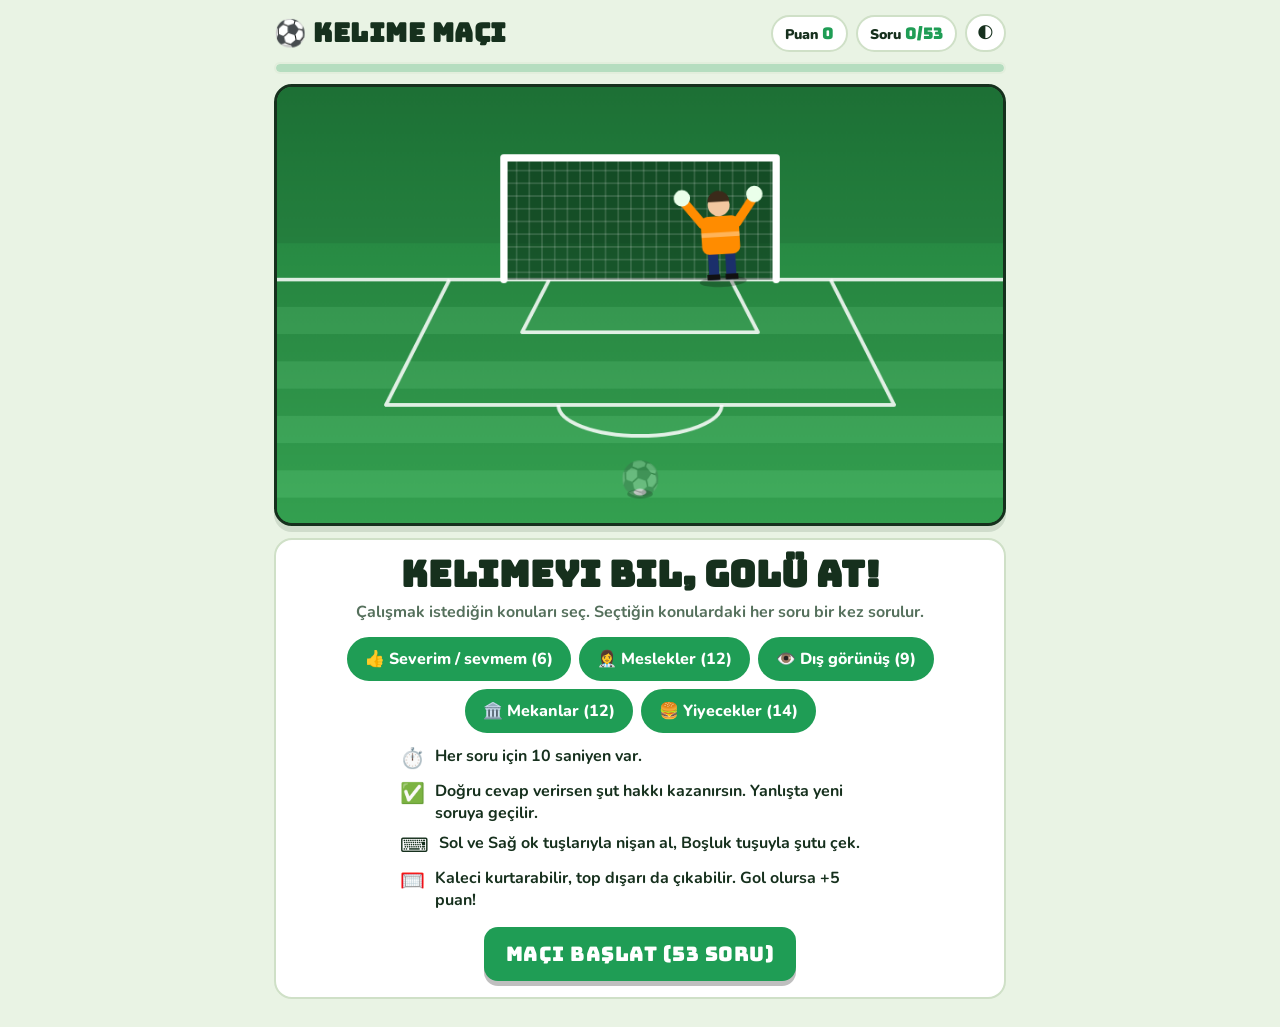
==== index.html @ 697f4e21 "Kelime maçı oyunu ana sayfa olarak eklendi" ====
<!DOCTYPE html>
<html lang="tr">
<head>
<meta charset="UTF-8">
<meta name="viewport" content="width=device-width, initial-scale=1, viewport-fit=cover">
<title>Kelime Maçı – İngilizce Futbol Şut Oyunu (Copy)</title>
<link rel="preconnect" href="https://fonts.googleapis.com">
<link rel="preconnect" href="https://fonts.gstatic.com" crossorigin>
<link href="https://fonts.googleapis.com/css2?family=Bungee&family=Nunito:wght@600;800;900&display=swap" rel="stylesheet">
<style>
:root {
  box-sizing: border-box;
  padding-top: env(safe-area-inset-top, 0px);
  padding-bottom: env(safe-area-inset-bottom, 0px);
  --bg: #e9f3e4;
  --panel: #ffffff;
  --panel-2: #f3f8ef;
  --text: #16301d;
  --muted: #55705c;
  --line: #cfe0c7;
  --accent: #1f9d55;
  --accent-ink: #ffffff;
  --gold: #f5b700;
  --bad: #d64545;
  --good: #1f9d55;
  --shadow: 0 6px 0 rgba(22,48,29,.12);
  --display: "Bungee", "Impact", "Arial Black", sans-serif;
  --body: "Nunito", "Segoe UI", system-ui, -apple-system, sans-serif;
}
@media (prefers-color-scheme: dark) {
  :root:not([data-theme="light"]) {
    --bg: #0d1f14;
    --panel: #14301f;
    --panel-2: #1a3b27;
    --text: #eaf6ea;
    --muted: #9dbba4;
    --line: #2a5138;
    --accent: #3ddc84;
    --accent-ink: #062812;
    --gold: #ffcf3a;
    --bad: #ff6b6b;
    --good: #3ddc84;
    --shadow: 0 6px 0 rgba(0,0,0,.35);
  }
}
:root[data-theme="dark"] {
  --bg: #0d1f14;
  --panel: #14301f;
  --panel-2: #1a3b27;
  --text: #eaf6ea;
  --muted: #9dbba4;
  --line: #2a5138;
  --accent: #3ddc84;
  --accent-ink: #062812;
  --gold: #ffcf3a;
  --bad: #ff6b6b;
  --good: #3ddc84;
  --shadow: 0 6px 0 rgba(0,0,0,.35);
}
* { box-sizing: border-box; }
html { scroll-padding-top: env(safe-area-inset-top, 0px); }
body {
  margin: 0;
  background: var(--bg);
  color: var(--text);
  font-family: var(--body);
  font-weight: 700;
  min-height: 100vh;
}
.app { max-width: 760px; margin: 0 auto; padding: 14px 14px 28px; }

.top { display: flex; align-items: center; justify-content: space-between; gap: 10px; margin-bottom: 10px; }
.brand { font-family: var(--display); font-size: clamp(18px, 4.6vw, 26px); letter-spacing: .5px; line-height: 1; }
.stats { display: flex; gap: 8px; }
.chip {
  background: var(--panel); border: 2px solid var(--line); border-radius: 999px;
  padding: 6px 12px; font-weight: 900; font-size: 14px; white-space: nowrap;
}
.chip b { font-family: var(--display); font-weight: 400; font-size: 16px; color: var(--accent); }

.timer { height: 12px; border-radius: 999px; background: var(--panel-2); border: 2px solid var(--line); overflow: hidden; margin-bottom: 10px; opacity: .25; transition: opacity .2s; }
.timer.on { opacity: 1; }
.timer i { display: block; height: 100%; width: 100%; background: var(--accent); border-radius: 999px; transform-origin: left; }
.timer.low i { background: var(--bad); }

.stage { position: relative; border-radius: 18px; overflow: hidden; border: 3px solid var(--text); box-shadow: var(--shadow); background: #2e9b4a; }
canvas { display: block; width: 100%; height: auto; touch-action: none; }
.overlay { position: absolute; inset: 0; display: grid; place-items: center; pointer-events: none; }
.banner {
  font-family: var(--display); text-align: center; line-height: 1; color: #fff;
  font-size: clamp(44px, 14vw, 104px); letter-spacing: 2px;
  -webkit-text-stroke: 3px #0d3b1c; paint-order: stroke fill;
  text-shadow: 0 6px 0 #0d3b1c, 0 0 30px rgba(255,220,60,.9);
  animation: pop 1.9s cubic-bezier(.2,1.4,.4,1) both;
}
.banner.gold { color: var(--gold); }
.banner.small { font-size: clamp(30px, 9vw, 64px); }
.banner.miss { color: #ffd0d0; text-shadow: 0 6px 0 #0d3b1c; }
@keyframes pop {
  0% { transform: scale(.2) rotate(-12deg); opacity: 0; }
  18% { transform: scale(1.18) rotate(4deg); opacity: 1; }
  30% { transform: scale(1) rotate(-2deg); }
  80% { transform: scale(1.04) rotate(1deg); opacity: 1; }
  100% { transform: scale(1.1); opacity: 0; }
}

.panel { margin-top: 12px; background: var(--panel); border: 2px solid var(--line); border-radius: 18px; padding: 16px; }
.qhead { display: flex; align-items: center; gap: 14px; margin-bottom: 14px; }
.qemoji { font-size: clamp(44px, 12vw, 64px); line-height: 1; background: var(--panel-2); border-radius: 16px; padding: 8px 12px; min-width: 84px; text-align: center; }
.qen { font-size: clamp(22px, 5.8vw, 32px); font-weight: 900; line-height: 1.15; }
.qhint { margin-top: 4px; font-size: 14px; color: var(--muted); font-weight: 700; font-style: italic; }
.opts { display: grid; gap: 10px; }
.opt {
  font: inherit; font-weight: 800; font-size: 18px; text-align: left; color: var(--text);
  background: var(--panel-2); border: 2px solid var(--line); border-radius: 14px;
  padding: 14px 14px; cursor: pointer; display: flex; align-items: center; gap: 12px;
  transition: transform .08s, border-color .12s, background .12s;
}
.opt:hover:not(:disabled) { border-color: var(--accent); transform: translateY(-2px); }
.opt:focus-visible, .btn:focus-visible, .ctl:focus-visible { outline: 3px solid var(--gold); outline-offset: 2px; }
.opt kbd { font-family: var(--display); font-size: 14px; background: var(--panel); border: 2px solid var(--line); border-radius: 8px; padding: 3px 9px; color: var(--muted); }
.opt.right { background: var(--good); border-color: var(--good); color: var(--accent-ink); }
.opt.right kbd { color: var(--text); }
.opt.wrong { background: var(--bad); border-color: var(--bad); color: #fff; }
.opt:disabled { cursor: default; }
.msg { margin-top: 12px; font-weight: 900; font-size: 16px; min-height: 22px; }
.msg.bad { color: var(--bad); }
.msg.good { color: var(--good); }

.btn {
  font-family: var(--display); font-size: 20px; letter-spacing: .5px; cursor: pointer;
  background: var(--accent); color: var(--accent-ink); border: 0; border-radius: 14px;
  padding: 14px 22px; box-shadow: 0 5px 0 rgba(0,0,0,.25); transition: transform .08s, box-shadow .08s;
}
.btn:active { transform: translateY(4px); box-shadow: 0 1px 0 rgba(0,0,0,.25); }
.center { text-align: center; }
.title { font-family: var(--display); font-size: clamp(24px, 6.5vw, 36px); margin: 0 0 8px; line-height: 1.05; }
.rules { list-style: none; padding: 0; margin: 12px auto 16px; display: grid; gap: 8px; max-width: 480px; text-align: left; font-size: 16px; }
.rules li { display: flex; gap: 10px; align-items: flex-start; }
.rules span:first-child { font-size: 20px; }
.sub { color: var(--muted); margin: 0; font-size: 16px; }

.aim-wrap { text-align: center; }
.aim-title { font-family: var(--display); font-size: clamp(20px, 5.5vw, 28px); margin: 0 0 6px; color: var(--accent); }
.controls { display: grid; grid-template-columns: 1fr 1.4fr 1fr; gap: 10px; margin-top: 14px; }
.ctl {
  font-family: var(--display); font-size: 22px; padding: 18px 8px; border-radius: 14px; cursor: pointer;
  background: var(--panel-2); border: 2px solid var(--line); color: var(--text); user-select: none; -webkit-user-select: none; touch-action: none;
}
.ctl.shoot { background: var(--gold); border-color: var(--gold); color: #3a2a00; }
.ctl.held { transform: translateY(3px); border-color: var(--accent); }
.big { font-family: var(--display); font-size: clamp(44px, 12vw, 72px); color: var(--accent); line-height: 1; margin: 6px 0; }
.grid3 { display: grid; grid-template-columns: repeat(3, 1fr); gap: 8px; margin: 14px 0; }
.grid3 div { background: var(--panel-2); border-radius: 12px; padding: 10px 4px; }
.grid3 b { display: block; font-family: var(--display); font-weight: 400; font-size: 24px; }
.grid3 small { color: var(--muted); font-weight: 800; }
.theme { font: inherit; cursor: pointer; background: var(--panel); border: 2px solid var(--line); color: var(--text); border-radius: 999px; padding: 6px 10px; font-size: 16px; }

.top { flex-wrap: wrap; }
.stats { flex-wrap: wrap; justify-content: flex-end; align-items: center; }
.topics { display: flex; flex-wrap: wrap; gap: 8px; justify-content: center; margin: 14px 0 6px; }
.topic {
  font: inherit; font-weight: 800; font-size: 16px; cursor: pointer; color: var(--text);
  background: var(--panel-2); border: 2px solid var(--line); border-radius: 999px; padding: 9px 16px;
  transition: transform .08s, background .12s, border-color .12s;
}
.topic:hover { border-color: var(--accent); }
.topic[aria-pressed="true"] { background: var(--accent); border-color: var(--accent); color: var(--accent-ink); }
.topic:focus-visible { outline: 3px solid var(--gold); outline-offset: 2px; }
.btn:disabled { opacity: .45; cursor: not-allowed; box-shadow: 0 5px 0 rgba(0,0,0,.15); }
.btn.alt { background: var(--panel-2); color: var(--text); border: 2px solid var(--line); box-shadow: none; font-size: 16px; }
.btnrow { display: flex; gap: 10px; justify-content: center; flex-wrap: wrap; margin-top: 16px; }
.theme.arm { background: var(--bad); border-color: var(--bad); color: #fff; }
@media (prefers-reduced-motion: reduce) {
  .banner { animation-duration: .01s; animation-delay: 0s; opacity: 1; }
}
</style>
</head>
<body>
<div class="app">
  <div class="top">
    <div class="brand">⚽ Kelime Maçı</div>
    <div class="stats">
      <div class="chip">Puan <b id="sScore">0</b></div>
      <div class="chip">Soru <b id="sQ">0/27</b></div>
      <button class="theme" id="endBtn" hidden>Bitir</button>
      <button class="theme" id="themeBtn" aria-label="Tema değiştir">🌓</button>
    </div>
  </div>
  <div class="timer" id="timer"><i id="timerFill"></i></div>
  <div class="stage">
    <canvas id="c" width="800" height="480" aria-label="Futbol sahası"></canvas>
    <div class="overlay" id="overlay"></div>
  </div>
  <section class="panel" id="panel"></section>
</div>

<script>
(function () {
  "use strict";

  /* ---------- Kelime havuzu ---------- */
  var WORDS = [
    { g: "like", en: "I love drawing pictures.", tr: "Resim çizmeyi çok severim.", e: "🎨" },
    { g: "like", en: "I prefer drawing pictures.", tr: "Resim çizmeyi tercih ederim.", e: "🖌️" },
    { g: "like", en: "I like drawing pictures.", tr: "Resim çizmeyi severim.", e: "🖼️" },
    { g: "like", en: "I dislike playing basketball.", tr: "Basketbol oynamayı sevmem.", e: "🏀❌" },
    { g: "like", en: "I don't like playing basketball.", tr: "Basketbol oynamayı sevmem.", e: "🏀👎" },
    { g: "like", en: "I hate playing basketball.", tr: "Basketbol oynamaktan nefret ederim.", e: "🏀😡" },
    { g: "job", en: "Teacher", tr: "Öğretmen", e: "👩‍🏫", h: "I teach English to my students.", ht: "Öğrencilerime İngilizce öğretirim." },
    { g: "job", en: "Police Officer", tr: "Polis Memuru", e: "👮", h: "I help people and keep the city safe.", ht: "İnsanlara yardım eder ve şehri güvenli tutarım." },
    { g: "job", en: "Doctor", tr: "Doktor", e: "👩‍⚕️", h: "I help sick people and check patients.", ht: "Hasta insanlara yardım eder ve kontrol ederim." },
    { g: "job", en: "Farmer", tr: "Çiftçi", e: "👨‍🌾", h: "I grow fruit and vegetables.", ht: "Meyveleri ve sebzeleri yetiştiririm." },
    { g: "job", en: "Singer", tr: "Şarkıcı", e: "👨‍🎤", h: "I sing songs with my band.", ht: "Grubumla birlikte şarkılar söylerim." },
    { g: "job", en: "Dentist", tr: "Diş hekimi", e: "🦷", h: "I pull out the unhealthy teeth.", ht: "Sağlıksız dişleri çekerim." },
    { g: "jobsent", en: "I teach English to my students.", tr: "Öğrencilerime İngilizce öğretirim.", e: "👩‍🏫" },
    { g: "jobsent", en: "I help people and keep the city safe.", tr: "İnsanlara yardım eder ve şehri güvenli tutarım.", e: "👮" },
    { g: "jobsent", en: "I help sick people and check patients.", tr: "Hasta insanlara yardım eder ve kontrol ederim.", e: "👩‍⚕️" },
    { g: "jobsent", en: "I grow fruit and vegetables.", tr: "Meyveleri ve sebzeleri yetiştiririm.", e: "👨‍🌾" },
    { g: "jobsent", en: "I sing songs with my band.", tr: "Grubumla birlikte şarkılar söylerim.", e: "👨‍🎤" },
    { g: "jobsent", en: "I pull out the unhealthy teeth.", tr: "Sağlıksız dişleri çekerim.", e: "🦷" },
    { g: "look", en: "Short", tr: "Kısa", e: "📏" },
    { g: "look", en: "Tall", tr: "Uzun", e: "🦒" },
    { g: "look", en: "Thin", tr: "Zayıf", e: "🏃" },
    { g: "look", en: "Fat", tr: "Şişman", e: "🍔" },
    { g: "look", en: "Long hair", tr: "Uzun saç", e: "💇‍♀️" },
    { g: "look", en: "Short hair", tr: "Kısa saç", e: "💇‍♂️" },
    { g: "look", en: "Wavy hair", tr: "Dalgalı saç", e: "👩‍🦱" },
    { g: "look", en: "Brown eyes", tr: "Kahverengi göz", e: "👁️🤎" },
    { g: "look", en: "Blue eyes", tr: "Mavi göz", e: "👁️💙" },
    { g: "place", en: "Bakery", tr: "Fırın", e: "🥐", h: "I go to bakery to buy fresh bread.", ht: "Ben taze ekmek satın almak için fırına giderim." },
    { g: "place", en: "Park", tr: "Park", e: "🌳", h: "I ride my bike and walk my dog in the park.", ht: "Parkta bisikletimi sürerim ve köpeğimi yürütürüm." },
    { g: "place", en: "Cinema", tr: "Sinema", e: "🎬", h: "I watch films in the cinema.", ht: "Sinemada film izlerim." },
    { g: "place", en: "Museum", tr: "Müze", e: "🏛️", h: "I look at ancient objects in the museum.", ht: "Müzede antika nesnelere bakarım." },
    { g: "place", en: "Chemist's", tr: "Eczane", e: "💊", h: "I buy medicine in the chemist's.", ht: "Eczanede ilaç satın alırım." },
    { g: "place", en: "Greengrocer's", tr: "Manav", e: "🥦", h: "I buy fruit and vegetables in the greengrocer's.", ht: "Manavda meyve ve sebze satın alırım." },
    { g: "placesent", en: "I go to bakery to buy fresh bread.", tr: "Ben taze ekmek satın almak için fırına giderim.", e: "🍞" },
    { g: "placesent", en: "I ride my bike and walk my dog in the park.", tr: "Parkta bisikletimi sürerim ve köpeğimi yürütürüm.", e: "🚴‍♂️🐕" },
    { g: "placesent", en: "I watch films in the cinema.", tr: "Sinemada film izlerim.", e: "🎥" },
    { g: "placesent", en: "I look at ancient objects in the museum.", tr: "Müzede antika nesnelere bakarım.", e: "🏺" },
    { g: "placesent", en: "I buy medicine in the chemist's.", tr: "Eczanede ilaç satın alırım.", e: "💊" },
    { g: "placesent", en: "I buy fruit and vegetables in the greengrocer's.", tr: "Manavda meyve ve sebze satın alırım.", e: "🍎🥕" },
    { g: "food", en: "Salad", tr: "Salata", e: "🥗" },
    { g: "food", en: "Yoghurt", tr: "Yoğurt", e: "🥣" },
    { g: "food", en: "Broccoli", tr: "Brokoli", e: "🥦" },
    { g: "food", en: "Chips", tr: "Cips", e: "🍟" },
    { g: "food", en: "Noodle", tr: "Erişte", e: "🍜" },
    { g: "food", en: "Sweet", tr: "Şekerleme", e: "🍬" },
    { g: "food", en: "Grilled Fish", tr: "Izgara Balık", e: "🐟" },
    { g: "food", en: "Eggs", tr: "Yumurta", e: "🥚" },
    { g: "food", en: "Nuts", tr: "Çerez", e: "🥜" },
    { g: "food", en: "Hamburger", tr: "Hamburger", e: "🍔" },
    { g: "food", en: "Chocolate", tr: "Çikolata", e: "🍫" },
    { g: "food", en: "Sausages", tr: "Sosis", e: "🌭" },
    { g: "food", en: "Spinach", tr: "Ispanak", e: "🥬" },
    { g: "food", en: "Ice cream", tr: "Dondurma", e: "🍦" }
  ];
  var TOTAL = WORDS.length, QUESTION_TIME = 10, GOAL_POINTS = 5;
  var TOPICS = [
    { id: "like", label: "👍 Severim / sevmem", gs: ["like"] },
    { id: "job", label: "👩‍⚕️ Meslekler", gs: ["job", "jobsent"] },
    { id: "look", label: "👁️ Dış görünüş", gs: ["look"] },
    { id: "place", label: "🏛️ Mekanlar", gs: ["place", "placesent"] },
    { id: "food", label: "🍔 Yiyecekler", gs: ["food"] }
  ];
  var selected = { like: true, job: true, look: true, place: true, food: true };
  var answered = 0;
  function poolFor() {
    var gs = [];
    TOPICS.forEach(function (t) { if (selected[t.id]) gs = gs.concat(t.gs); });
    return WORDS.filter(function (w) { return gs.indexOf(w.g) >= 0; });
  }

  function shuffle(a) {
    a = a.slice();
    for (var i = a.length - 1; i > 0; i--) {
      var j = Math.floor(Math.random() * (i + 1));
      var t = a[i]; a[i] = a[j]; a[j] = t;
    }
    return a;
  }

  /* ---------- Ses (Web Audio API) ---------- */
  var AC = null;
  function ac() {
    if (!AC) {
      try { AC = new (window.AudioContext || window.webkitAudioContext)(); } catch (e) { AC = null; }
    }
    if (AC && AC.state === "suspended") { AC.resume(); }
    return AC;
  }
  function tone(freq, dur, type, vol, delay, slideTo) {
    var a = ac(); if (!a) return;
    var t = a.currentTime + (delay || 0);
    var o = a.createOscillator(), g = a.createGain();
    o.type = type || "sine";
    o.frequency.setValueAtTime(freq, t);
    if (slideTo) o.frequency.exponentialRampToValueAtTime(slideTo, t + dur);
    g.gain.setValueAtTime(0.0001, t);
    g.gain.exponentialRampToValueAtTime(vol || 0.15, t + 0.02);
    g.gain.exponentialRampToValueAtTime(0.0001, t + dur);
    o.connect(g); g.connect(a.destination);
    o.start(t); o.stop(t + dur + 0.05);
  }
  function noise(dur, vol, freq, attack, delay) {
    var a = ac(); if (!a) return;
    var t = a.currentTime + (delay || 0);
    var len = Math.floor(a.sampleRate * dur);
    var buf = a.createBuffer(1, len, a.sampleRate);
    var d = buf.getChannelData(0);
    for (var i = 0; i < len; i++) d[i] = Math.random() * 2 - 1;
    var s = a.createBufferSource(); s.buffer = buf;
    var f = a.createBiquadFilter(); f.type = "bandpass"; f.frequency.value = freq; f.Q.value = 0.6;
    var g = a.createGain();
    g.gain.setValueAtTime(0.0001, t);
    g.gain.exponentialRampToValueAtTime(vol, t + (attack || 0.05));
    g.gain.exponentialRampToValueAtTime(0.0001, t + dur);
    s.connect(f); f.connect(g); g.connect(a.destination);
    s.start(t); s.stop(t + dur);
  }
  var sfx = {
    right: function () { tone(660, .12, "triangle", .18); tone(990, .18, "triangle", .18, .1); },
    wrong: function () { tone(200, .3, "sawtooth", .14, 0, 110); },
    kick: function () { noise(.14, .5, 220, .01); tone(140, .12, "sine", .3, 0, 60); },
    save: function () { noise(.18, .4, 500, .01); tone(120, .2, "square", .1, 0, 70); },
    miss: function () { tone(400, .35, "sine", .12, 0, 180); noise(.5, .12, 1200, .1); },
    goal: function () {
      noise(2.4, .5, 900, .35);
      noise(2.4, .25, 2200, .5);
      var notes = [523.25, 659.25, 783.99, 1046.5, 783.99, 1046.5, 1318.5];
      notes.forEach(function (n, i) { tone(n, .28, "square", .09, i * .12); });
      tone(2300, .6, "sine", .06, .05, 2800);
    },
    end: function () { [523.25, 659.25, 783.99, 1046.5].forEach(function (n, i) { tone(n, .3, "triangle", .15, i * .14); }); }
  };

  /* ---------- Oyun durumu ---------- */
  var canvas = document.getElementById("c");
  var ctx = canvas.getContext("2d");
  var W = 800, H = 480;
  var GOAL = { l: 250, r: 550, t: 78, b: 212 };
  var BALL0 = { x: 400, y: 432 };
  var TARGET_Y = 150;

  var state = "start"; // start | question | feedback | aim | flight | result | end
  var stateTimer = 0, afterFeedback = null;
  var score = 0, goals = 0, correctCount = 0, qNum = 0;
  var deck = [], q = null, options = [], timeLeft = QUESTION_TIME;
  var time = 0;
  var aim = 0, held = { left: false, right: false };
  var kx = 400, keeperTarget = 400, diving = false;
  var flightP = 0, ball = { x: BALL0.x, y: BALL0.y, s: 1, vx: 0, vy: 0, free: false };
  var confetti = [];
  var lastResult = "";

  var elScore = document.getElementById("sScore");
  var elQ = document.getElementById("sQ");
  var elPanel = document.getElementById("panel");
  var elTimer = document.getElementById("timer");
  var elFill = document.getElementById("timerFill");
  var elOverlay = document.getElementById("overlay");

  function updateStats() {
    elScore.textContent = score;
    elQ.textContent = qNum + "/" + TOTAL;
  }

  function esc(s) { return String(s).replace(/&/g, "&amp;").replace(/</g, "&lt;").replace(/>/g, "&gt;"); }

  function buildOptions(item) {
    var pool = WORDS.filter(function (w) { return w.g === item.g && w.tr !== item.tr; });
    var seen = {}, wrong = [];
    shuffle(pool).forEach(function (w) {
      if (!seen[w.tr] && wrong.length < 2) { seen[w.tr] = 1; wrong.push(w.tr); }
    });
    return shuffle([item.tr].concat(wrong));
  }

  /* ---------- Ekranlar ---------- */
  function showStart() {
    state = "start";
    setEndBtn(false);
    elTimer.classList.remove("on", "low");
    elPanel.innerHTML =
      '<div class="center">' +
      '<h1 class="title">Kelimeyi bil, golü at!</h1>' +
      '<p class="sub">Çalışmak istediğin konuları seç. Seçtiğin konulardaki her soru bir kez sorulur.</p>' +
      '<div class="topics" id="topics"></div>' +
      '<ul class="rules">' +
      '<li><span>⏱️</span><span>Her soru için 10 saniyen var.</span></li>' +
      '<li><span>✅</span><span>Doğru cevap verirsen şut hakkı kazanırsın. Yanlışta yeni soruya geçilir.</span></li>' +
      '<li><span>⌨️</span><span>Sol ve Sağ ok tuşlarıyla nişan al, Boşluk tuşuyla şutu çek.</span></li>' +
      '<li><span>🥅</span><span>Kaleci kurtarabilir, top dışarı da çıkabilir. Gol olursa +5 puan!</span></li>' +
      '</ul>' +
      '<button class="btn" id="startBtn">Maçı başlat</button>' +
      '</div>';
    document.getElementById("startBtn").addEventListener("click", function () { ac(); startGame(); });
    renderTopics();
  }

  function renderTopics() {
    var box = document.getElementById("topics");
    if (!box) return;
    box.innerHTML = "";
    TOPICS.forEach(function (t) {
      var n = WORDS.filter(function (w) { return t.gs.indexOf(w.g) >= 0; }).length;
      var b = document.createElement("button");
      b.className = "topic";
      b.setAttribute("aria-pressed", selected[t.id] ? "true" : "false");
      b.textContent = t.label + " (" + n + ")";
      b.addEventListener("click", function () { selected[t.id] = !selected[t.id]; renderTopics(); });
      box.appendChild(b);
    });
    var cnt = poolFor().length;
    var sb = document.getElementById("startBtn");
    sb.disabled = cnt === 0;
    sb.textContent = cnt === 0 ? "Bir konu seç" : "Maçı başlat (" + cnt + " soru)";
  }

  function startGame() {
    score = 0; goals = 0; correctCount = 0; qNum = 0;
    deck = shuffle(poolFor());
    TOTAL = deck.length;
    answered = 0;
    setEndBtn(true);
    confetti = [];
    updateStats();
    nextQuestion();
  }

  function nextQuestion() {
    if (qNum >= TOTAL) { showEnd(); return; }
    q = deck[qNum];
    qNum++;
    options = buildOptions(q);
    timeLeft = QUESTION_TIME;
    diving = false;
    ball = { x: BALL0.x, y: BALL0.y, s: 1, vx: 0, vy: 0, free: false };
    aim = 0;
    state = "question";
    updateStats();
    renderQuestion();
  }

  function renderQuestion() {
    elTimer.classList.add("on");
    elTimer.classList.remove("low");
    var html =
      '<div class="qhead"><div class="qemoji">' + q.e + '</div><div>' +
      '<div class="qen">' + esc(q.en) + '</div>' +
      (q.h ? '<div class="qhint" id="qhint">' + esc(q.h) + '</div>' : '') +
      '</div></div><div class="opts">';
    options.forEach(function (o, i) {
      html += '<button class="opt" data-i="' + i + '"><kbd>' + (i + 1) + '</kbd><span>' + esc(o) + '</span></button>';
    });
    html += '</div><div class="msg" id="msg"></div>';
    elPanel.innerHTML = html;
    Array.prototype.forEach.call(elPanel.querySelectorAll(".opt"), function (b) {
      b.addEventListener("click", function () { answer(parseInt(b.getAttribute("data-i"), 10)); });
    });
  }

  function answer(i) {
    if (state !== "question") return;
    ac();
    state = "feedback";
    var btns = elPanel.querySelectorAll(".opt");
    var msg = document.getElementById("msg");
    var ok = i >= 0 && options[i] === q.tr;
    answered++;
    var qh = document.getElementById("qhint");
    if (qh && q.ht) qh.textContent = q.h + " (" + q.ht + ")";
    Array.prototype.forEach.call(btns, function (b, idx) {
      b.disabled = true;
      if (options[idx] === q.tr) b.classList.add("right");
      else if (idx === i) b.classList.add("wrong");
    });
    if (ok) {
      correctCount++;
      sfx.right();
      msg.className = "msg good";
      msg.textContent = "Doğru! Şut hakkı kazandın 🎯";
      stateTimer = 0.9;
      afterFeedback = startAim;
    } else {
      sfx.wrong();
      msg.className = "msg bad";
      msg.textContent = (i < 0 ? "Süre doldu! " : "Yanlış! ") + "Doğru cevap: " + q.tr;
      stateTimer = 1.9;
      afterFeedback = nextQuestion;
    }
  }

  function startAim() {
    state = "aim";
    elTimer.classList.remove("on", "low");
    elPanel.innerHTML =
      '<div class="aim-wrap"><h2 class="aim-title">Şut zamanı!</h2>' +
      '<p class="sub">◀ ▶ ok tuşlarıyla nişan al, <b>Boşluk</b> ile şutu çek.</p>' +
      '<div class="controls">' +
      '<button class="ctl" id="bL" aria-label="Sola nişan al">◀</button>' +
      '<button class="ctl shoot" id="bS">ŞUT!</button>' +
      '<button class="ctl" id="bR" aria-label="Sağa nişan al">▶</button>' +
      '</div></div>';
    bindHold(document.getElementById("bL"), "left");
    bindHold(document.getElementById("bR"), "right");
    document.getElementById("bS").addEventListener("pointerdown", function (e) { e.preventDefault(); shoot(); });
  }

  function bindHold(el, dir) {
    function on(e) { e.preventDefault(); held[dir] = true; el.classList.add("held"); }
    function off() { held[dir] = false; el.classList.remove("held"); }
    el.addEventListener("pointerdown", on);
    el.addEventListener("pointerup", off);
    el.addEventListener("pointerleave", off);
    el.addEventListener("pointercancel", off);
  }

  function shoot() {
    if (state !== "aim") return;
    ac();
    state = "flight";
    flightP = 0;
    held.left = held.right = false;
    sfx.kick();
    // Kaleci bazen topu okuyup o yöne atlar
    if (Math.random() < 0.42) {
      diving = true;
      keeperTarget = Math.max(GOAL.l + 22, Math.min(GOAL.r - 22, BALL0.x + aim));
    }
    elPanel.innerHTML = '<div class="center"><h2 class="aim-title">Top havada…</h2></div>';
  }

  function resolveShot() {
    var bx = BALL0.x + aim;
    var out = Math.abs(aim) > 146;
    var dist = Math.abs(bx - kx);
    state = "result";
    stateTimer = 2.2;
    ball.free = true;
    if (out) {
      lastResult = "out";
      ball.vx = (aim > 0 ? 1 : -1) * 130; ball.vy = -170;
      sfx.miss();
      banner("DIŞARI!", "small miss");
    } else if (dist < 50) {
      lastResult = "save";
      ball.vx = (bx >= kx ? 1 : -1) * 190; ball.vy = 230;
      sfx.save();
      banner("KURTARDI! 🧤", "small");
    } else {
      lastResult = "goal";
      ball.vx = 0; ball.vy = 0;
      score += GOAL_POINTS; goals++;
      updateStats();
      sfx.goal();
      spawnConfetti();
      banner("GOOOL!", "gold");
    }
    var label = lastResult === "goal" ? "+5 puan! ⚽" : (lastResult === "save" ? "Kaleci kurtardı." : "Top dışarı çıktı.");
    elPanel.innerHTML = '<div class="center"><h2 class="aim-title">' + label + '</h2></div>';
  }

  function banner(text, cls) {
    elOverlay.innerHTML = '<div class="banner ' + cls + '">' + text + '</div>';
    var d = elOverlay.firstChild;
    setTimeout(function () { if (elOverlay.firstChild === d) elOverlay.innerHTML = ""; }, 2000);
  }

  function showEnd() {
    state = "end";
    elTimer.classList.remove("on", "low");
    sfx.end();
    setEndBtn(false);
    var max = Math.max(1, answered) * GOAL_POINTS;
    var text = score >= max * 0.8 ? "Efsane performans! Milli takıma hazırsın 🏆"
             : score >= max * 0.5 ? "Güzel maç! Biraz daha çalışırsan şampiyon olursun 💪"
             : "Antrenmana devam! Bir sonraki maçta daha iyi olacak ⚽";
    elPanel.innerHTML =
      '<div class="center"><h2 class="title">Maç bitti!</h2>' +
      '<div class="big">' + score + ' puan</div>' +
      '<div class="grid3">' +
      '<div><b>' + correctCount + '/' + answered + '</b><small>Doğru cevap</small></div>' +
      '<div><b>' + goals + '</b><small>Gol</small></div>' +
      '<div><b>' + (answered - goals) + '</b><small>Gol olmayan soru</small></div>' +
      '</div><p class="sub">' + text + '</p>' +
      '<div class="btnrow"><button class="btn" id="againBtn">Aynı konularla tekrar</button>' +
      '<button class="btn alt" id="menuBtn">Konuları değiştir</button></div></div>';
    document.getElementById("againBtn").addEventListener("click", function () { ac(); startGame(); });
    document.getElementById("menuBtn").addEventListener("click", function () { showStart(); });
  }

  function spawnConfetti() {
    var cols = ["#ffd23f", "#ffffff", "#ff5e5e", "#4cc9f0", "#7cff6b", "#ff9f1c"];
    for (var i = 0; i < 110; i++) {
      var a = Math.random() * Math.PI * 2, sp = 120 + Math.random() * 380;
      confetti.push({
        x: BALL0.x + aim, y: TARGET_Y,
        vx: Math.cos(a) * sp, vy: Math.sin(a) * sp - 160,
        w: 5 + Math.random() * 6, h: 8 + Math.random() * 8,
        r: Math.random() * 6, vr: (Math.random() - .5) * 12,
        c: cols[i % cols.length], life: 2.2 + Math.random() * .8
      });
    }
  }

  /* ---------- Klavye ---------- */
  window.addEventListener("keydown", function (e) {
    var k = e.key;
    if (k === "ArrowLeft" || k === "a" || k === "A") { if (state === "aim") { held.left = true; e.preventDefault(); } }
    else if (k === "ArrowRight" || k === "d" || k === "D") { if (state === "aim") { held.right = true; e.preventDefault(); } }
    else if (k === " " || e.code === "Space") {
      if (state === "aim") { e.preventDefault(); shoot(); }
    } else if (state === "question" && (k === "1" || k === "2" || k === "3")) {
      answer(parseInt(k, 10) - 1);
    }
  });
  window.addEventListener("keyup", function (e) {
    var k = e.key;
    if (k === "ArrowLeft" || k === "a" || k === "A") held.left = false;
    if (k === "ArrowRight" || k === "d" || k === "D") held.right = false;
  });
  window.addEventListener("blur", function () { held.left = held.right = false; });

  /* ---------- Güncelleme ---------- */
  function update(dt) {
    time += dt;

    // Zamanlayıcı
    if (state === "question") {
      timeLeft -= dt;
      var frac = Math.max(0, timeLeft / QUESTION_TIME);
      elFill.style.transform = "scaleX(" + frac + ")";
      elTimer.classList.toggle("low", timeLeft <= 3);
      if (timeLeft <= 0) answer(-1);
    } else if (state === "feedback") {
      stateTimer -= dt;
      if (stateTimer <= 0) { var f = afterFeedback; afterFeedback = null; if (f) f(); }
    } else if (state === "result") {
      stateTimer -= dt;
      if (stateTimer <= 0) nextQuestion();
    }

    // Nişan
    if (state === "aim") {
      var dir = (held.right ? 1 : 0) - (held.left ? 1 : 0);
      aim += dir * 300 * dt;
      aim = Math.max(-220, Math.min(220, aim));
    }

    // Kaleci
    if (!diving) keeperTarget = 400 + Math.sin(time * 1.4) * 108;
    kx += (keeperTarget - kx) * Math.min(1, dt * (diving ? 9 : 6));

    // Top uçuşu
    if (state === "flight") {
      flightP += dt / 0.72;
      var p = Math.min(1, flightP);
      var e2 = 1 - Math.pow(1 - p, 1.6);
      ball.x = BALL0.x + aim * e2;
      ball.y = BALL0.y + (TARGET_Y - BALL0.y) * e2 - Math.sin(Math.PI * e2) * 34;
      ball.s = 1 - 0.45 * e2;
      if (p >= 1) resolveShot();
    } else if (state === "result" && ball.free && lastResult !== "goal") {
      ball.x += ball.vx * dt; ball.y += ball.vy * dt;
      ball.vy += 260 * dt;
      ball.s = Math.max(.5, ball.s - dt * .05);
    } else if (state === "result" && lastResult === "goal") {
      ball.y += 14 * dt;
    }

    // Konfeti
    for (var i = confetti.length - 1; i >= 0; i--) {
      var c = confetti[i];
      c.life -= dt;
      if (c.life <= 0) { confetti.splice(i, 1); continue; }
      c.vy += 520 * dt; c.x += c.vx * dt; c.y += c.vy * dt; c.r += c.vr * dt;
      c.vx *= (1 - dt * .4);
    }
  }

  /* ---------- Çizim ---------- */
  function drawPitch() {
    var g = ctx.createLinearGradient(0, 0, 0, H);
    g.addColorStop(0, "#1f7a3a"); g.addColorStop(1, "#37a854");
    ctx.fillStyle = g; ctx.fillRect(0, 0, W, H);
    // Çim şeritleri
    for (var i = 0; i < 10; i++) {
      ctx.fillStyle = i % 2 ? "rgba(255,255,255,.05)" : "rgba(0,0,0,.05)";
      ctx.fillRect(0, GOAL.b + i * 30, W, 30);
    }
    ctx.fillStyle = "rgba(0,0,0,.08)"; ctx.fillRect(0, 0, W, GOAL.b - 40);
    // Çizgiler
    ctx.strokeStyle = "rgba(255,255,255,.85)"; ctx.lineWidth = 4; ctx.lineJoin = "round";
    ctx.beginPath(); ctx.moveTo(0, GOAL.b); ctx.lineTo(W, GOAL.b); ctx.stroke();
    ctx.beginPath(); ctx.moveTo(190, GOAL.b); ctx.lineTo(120, 350); ctx.lineTo(680, 350); ctx.lineTo(610, GOAL.b); ctx.stroke();
    ctx.beginPath(); ctx.moveTo(300, GOAL.b); ctx.lineTo(270, 270); ctx.lineTo(530, 270); ctx.lineTo(500, GOAL.b); ctx.stroke();
    ctx.beginPath(); ctx.ellipse(400, 350, 90, 34, 0, 0, Math.PI); ctx.stroke();
    ctx.fillStyle = "rgba(255,255,255,.9)"; ctx.beginPath(); ctx.ellipse(400, BALL0.y + 14, 7, 3.5, 0, 0, 7); ctx.fill();
  }

  function drawNetBack() {
    ctx.save();
    ctx.beginPath(); ctx.rect(GOAL.l, GOAL.t, GOAL.r - GOAL.l, GOAL.b - GOAL.t); ctx.clip();
    ctx.fillStyle = "rgba(10,40,20,.55)"; ctx.fillRect(GOAL.l, GOAL.t, GOAL.r - GOAL.l, GOAL.b - GOAL.t);
    ctx.strokeStyle = "rgba(255,255,255,.28)"; ctx.lineWidth = 1;
    for (var x = GOAL.l; x <= GOAL.r; x += 14) { ctx.beginPath(); ctx.moveTo(x, GOAL.t); ctx.lineTo(x, GOAL.b); ctx.stroke(); }
    for (var y = GOAL.t; y <= GOAL.b; y += 14) { ctx.beginPath(); ctx.moveTo(GOAL.l, y); ctx.lineTo(GOAL.r, y); ctx.stroke(); }
    ctx.restore();
  }

  function drawPosts() {
    ctx.strokeStyle = "#ffffff"; ctx.lineWidth = 8; ctx.lineCap = "round"; ctx.lineJoin = "round";
    ctx.beginPath(); ctx.moveTo(GOAL.l, GOAL.b); ctx.lineTo(GOAL.l, GOAL.t); ctx.lineTo(GOAL.r, GOAL.t); ctx.lineTo(GOAL.r, GOAL.b); ctx.stroke();
    ctx.lineCap = "butt";
  }

  function drawKeeper() {
    var lean = Math.max(-.5, Math.min(.5, (keeperTarget - kx) * 0.006));
    ctx.save();
    ctx.translate(kx, GOAL.b);
    ctx.rotate(lean);
    // gölge
    ctx.fillStyle = "rgba(0,0,0,.25)"; ctx.beginPath(); ctx.ellipse(0, 2, 26, 6, 0, 0, 7); ctx.fill();
    // bacaklar
    ctx.fillStyle = "#1b2f6b"; ctx.fillRect(-15, -32, 11, 32); ctx.fillRect(4, -32, 11, 32);
    ctx.fillStyle = "#111"; ctx.fillRect(-17, -6, 14, 6); ctx.fillRect(3, -6, 14, 6);
    // kollar
    ctx.strokeStyle = "#ff8c00"; ctx.lineWidth = 10; ctx.lineCap = "round";
    ctx.beginPath(); ctx.moveTo(-19, -62); ctx.lineTo(-40, -90); ctx.stroke();
    ctx.beginPath(); ctx.moveTo(19, -62); ctx.lineTo(40, -90); ctx.stroke();
    ctx.lineCap = "butt";
    // gövde
    ctx.fillStyle = "#ff8c00";
    ctx.beginPath(); ctx.roundRect ? ctx.roundRect(-21, -70, 42, 42, 8) : ctx.rect(-21, -70, 42, 42); ctx.fill();
    ctx.fillStyle = "rgba(255,255,255,.35)"; ctx.fillRect(-21, -52, 42, 5);
    // eldivenler
    ctx.fillStyle = "#eaffea";
    ctx.beginPath(); ctx.arc(-40, -92, 9, 0, 7); ctx.fill();
    ctx.beginPath(); ctx.arc(40, -92, 9, 0, 7); ctx.fill();
    // kafa
    ctx.fillStyle = "#f2c7a0"; ctx.beginPath(); ctx.arc(0, -82, 12, 0, 7); ctx.fill();
    ctx.fillStyle = "#3b2a1a"; ctx.beginPath(); ctx.arc(0, -86, 12, Math.PI, 0); ctx.fill();
    ctx.restore();
  }

  function drawBall(bx, by, s) {
    ctx.save();
    ctx.fillStyle = "rgba(0,0,0,.22)";
    var sy = Math.min(BALL0.y + 16, by + 26 * s);
    if (state === "flight" || state === "aim" || state === "question" || state === "feedback" || state === "start") {
      ctx.beginPath(); ctx.ellipse(bx, Math.max(sy, by + 12 * s), 14 * s, 5 * s, 0, 0, 7); ctx.fill();
    }
    ctx.font = Math.round(36 * s) + "px 'Segoe UI Emoji','Apple Color Emoji','Noto Color Emoji',sans-serif";
    ctx.textAlign = "center"; ctx.textBaseline = "middle";
    ctx.fillText("⚽", bx, by);
    ctx.restore();
  }

  function drawAim() {
    var ax = BALL0.x + aim, ay = TARGET_Y;
    var out = Math.abs(aim) > 146;
    ctx.save();
    ctx.setLineDash([8, 8]); ctx.strokeStyle = "rgba(255,255,255,.55)"; ctx.lineWidth = 3;
    ctx.beginPath(); ctx.moveTo(BALL0.x, BALL0.y - 20); ctx.lineTo(ax, ay + 22); ctx.stroke();
    ctx.setLineDash([]);
    ctx.strokeStyle = out ? "#ff6b6b" : "#ffe14a"; ctx.lineWidth = 4;
    ctx.beginPath(); ctx.arc(ax, ay, 22, 0, 7); ctx.stroke();
    ctx.beginPath(); ctx.moveTo(ax - 32, ay); ctx.lineTo(ax - 10, ay); ctx.moveTo(ax + 10, ay); ctx.lineTo(ax + 32, ay);
    ctx.moveTo(ax, ay - 32); ctx.lineTo(ax, ay - 10); ctx.moveTo(ax, ay + 10); ctx.lineTo(ax, ay + 32); ctx.stroke();
    ctx.restore();
  }

  function drawConfetti() {
    confetti.forEach(function (c) {
      ctx.save(); ctx.translate(c.x, c.y); ctx.rotate(c.r);
      ctx.globalAlpha = Math.min(1, c.life);
      ctx.fillStyle = c.c; ctx.fillRect(-c.w / 2, -c.h / 2, c.w, c.h);
      ctx.restore();
    });
  }

  function draw() {
    drawPitch();
    drawNetBack();
    drawKeeper();
    drawPosts();
    if (state === "aim") drawAim();
    var idle = (state === "start" || state === "question" || state === "feedback" || state === "aim");
    if (idle) drawBall(BALL0.x, BALL0.y, 1);
    else drawBall(ball.x, ball.y, ball.s);
    drawConfetti();
  }

  var last = 0;
  function loop(ts) {
    var dt = Math.min(0.05, (ts - last) / 1000 || 0);
    last = ts;
    update(dt);
    draw();
    requestAnimationFrame(loop);
  }

  /* ---------- Bitir ---------- */
  var endBtn = document.getElementById("endBtn");
  var endArmed = null;
  function setEndBtn(show) {
    endBtn.hidden = !show;
    disarmEnd();
  }
  function disarmEnd() {
    if (endArmed) clearTimeout(endArmed);
    endArmed = null;
    endBtn.textContent = "Bitir";
    endBtn.classList.remove("arm");
  }
  endBtn.addEventListener("click", function () {
    if (state === "start" || state === "end") return;
    if (!endArmed) {
      endBtn.textContent = "Emin misin?";
      endBtn.classList.add("arm");
      endArmed = setTimeout(disarmEnd, 3000);
    } else {
      disarmEnd();
      afterFeedback = null;
      held.left = held.right = false;
      elOverlay.innerHTML = "";
      confetti = [];
      showEnd();
    }
  });

  /* ---------- Tema ---------- */
  var themeBtn = document.getElementById("themeBtn");
  themeBtn.addEventListener("click", function () {
    var root = document.documentElement;
    var dark = root.getAttribute("data-theme") === "dark" ||
      (!root.getAttribute("data-theme") && window.matchMedia("(prefers-color-scheme: dark)").matches);
    root.setAttribute("data-theme", dark ? "light" : "dark");
  });

  updateStats();
  showStart();
  requestAnimationFrame(loop);
})();
</script>
</body>
</html>
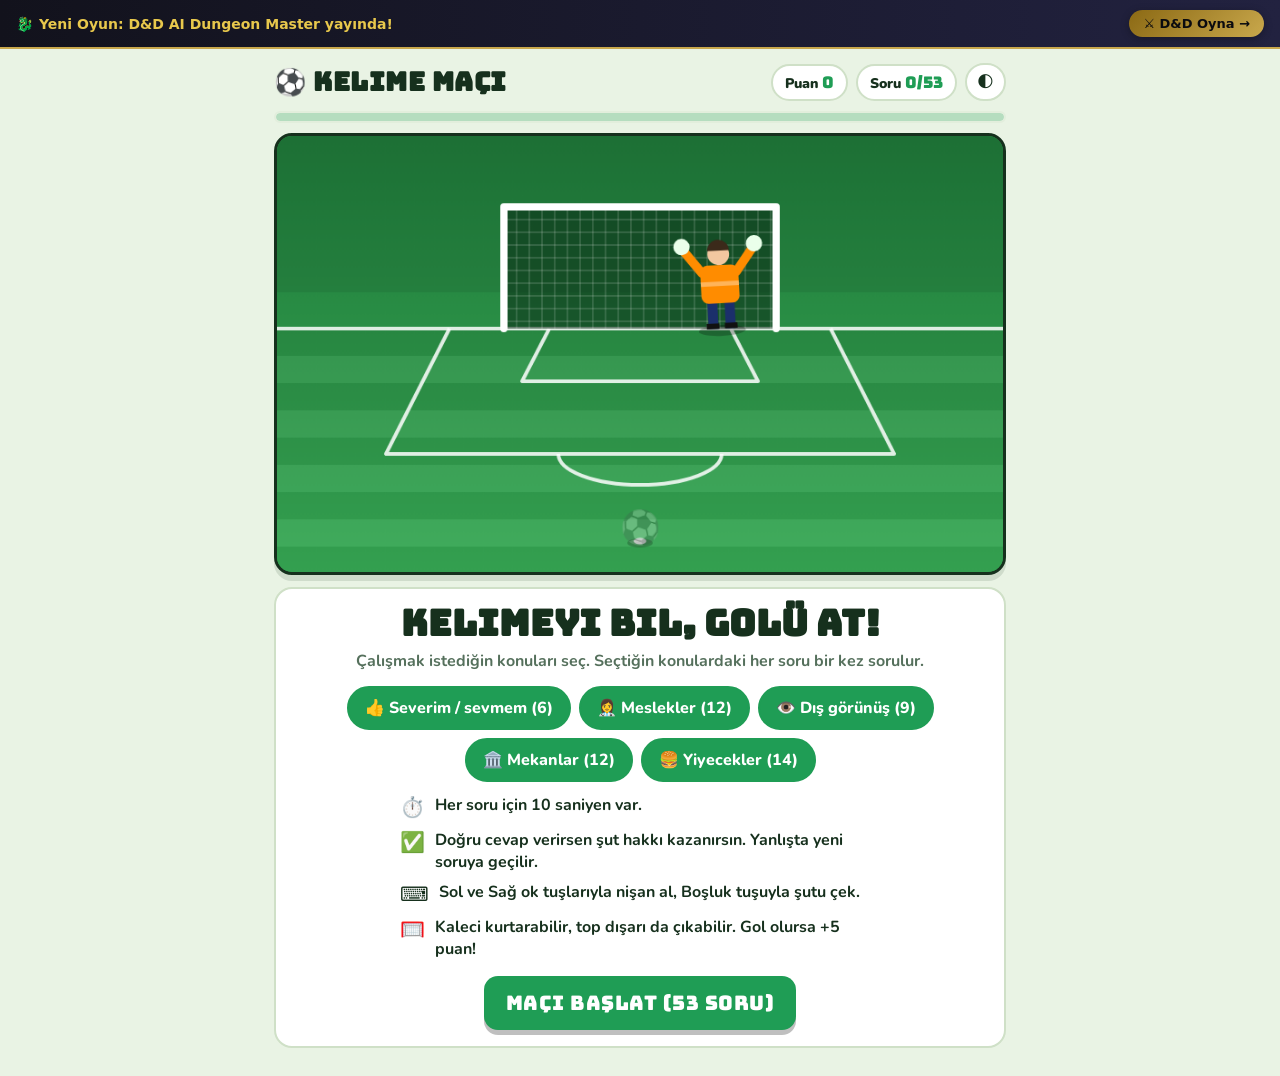
==== commit 46f51eda: "feat: Add D&D AI Dungeon Master web app with character creation, combat, dice and AI DM" ====
--- a/index.html
+++ b/index.html
@@ -177,6 +177,14 @@
 </style>
 </head>
 <body>
+<div style="background: linear-gradient(90deg, #12121c, #222240); border-bottom: 2px solid #c9a84c; padding: 10px 16px; display: flex; align-items: center; justify-content: space-between; gap: 12px; font-family: system-ui, sans-serif; font-size: 14px;">
+  <span style="color: #e8c84c; font-weight: 700; display: flex; align-items: center; gap: 6px;">
+    🐉 <span>Yeni Oyun: <strong>D&D AI Dungeon Master</strong> yayında!</span>
+  </span>
+  <a href="dnd/" style="background: linear-gradient(135deg, #8b6914, #c9a84c); color: #0a0a0f; padding: 6px 14px; border-radius: 999px; text-decoration: none; font-weight: 800; font-size: 13px; box-shadow: 0 2px 8px rgba(0,0,0,0.3); transition: transform 0.2s;">
+    ⚔️ D&D Oyna →
+  </a>
+</div>
 <div class="app">
   <div class="top">
     <div class="brand">⚽ Kelime Maçı</div>
